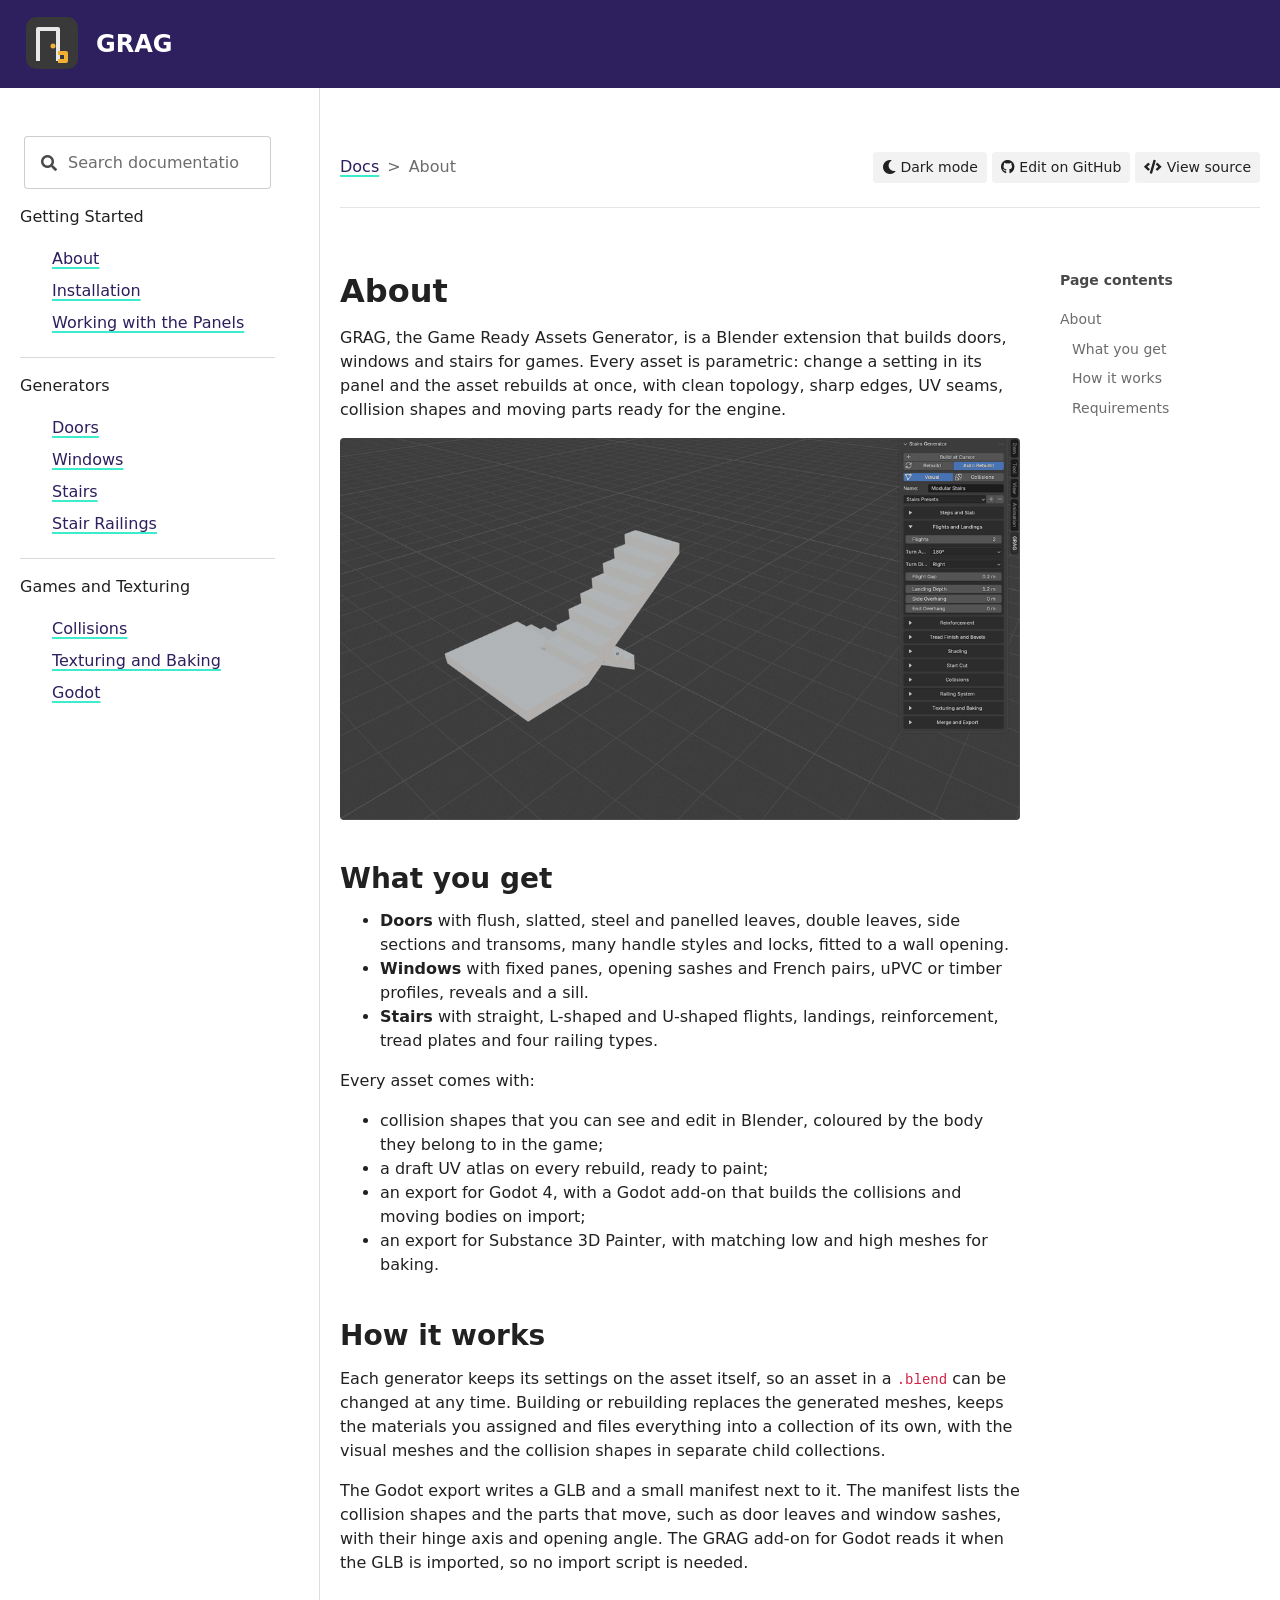
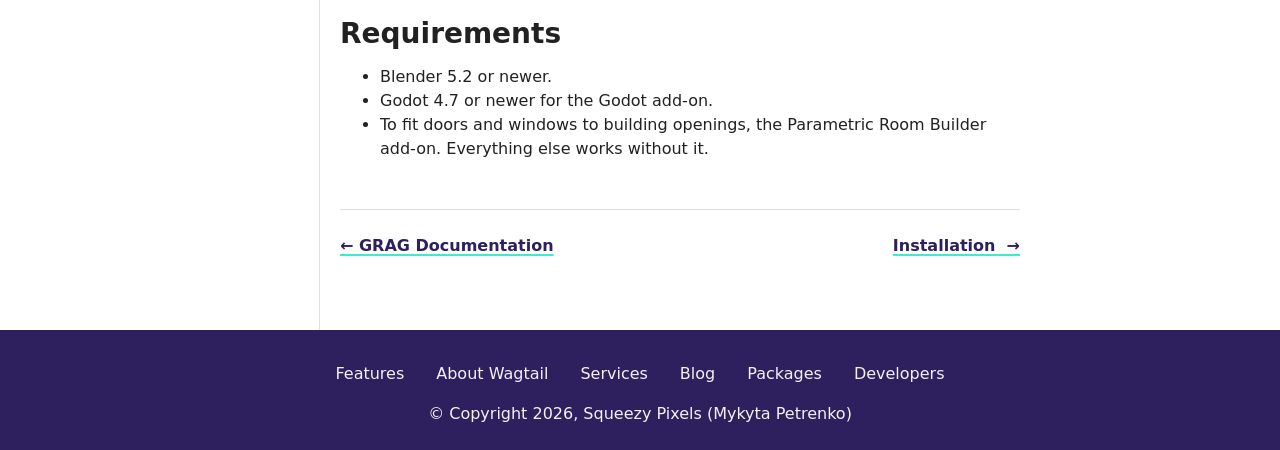
==== about.html @ 38fd14c2 "deploy: 29a5a12cada0b4466095b3d2402788e673008743" ====
<!DOCTYPE html>
<html class="no-js" lang="en">
<head>
    <meta charset="utf-8" />
        <meta name="viewport" content="width=device-width, initial-scale=1" />

    <meta name="viewport" content="width=device-width, initial-scale=1.0" />
    
        <title>About &mdash; GRAG Documentation</title>
    
    <link rel="stylesheet" type="text/css" href="_static/dist/fontawesome.css" />
      <link rel="stylesheet" type="text/css" href="_static/dist/theme.css?v=ea6a6c20" />
      <link rel="stylesheet" type="text/css" href="_static/custom.css?v=e99afcfa" />
            <link rel="author" title="About these documents" href="#" />
            <link rel="index" title="Index" href="genindex.html" />
            <link rel="search" title="Search" href="search.html" />
            <link rel="top" title="GRAG Documentation" href="#" />
            <link rel="next" title="Installation" href="install.html" />
            <link rel="prev" title="GRAG Documentation" href="index.html" />
    </head>
<body>
    <script type="text/javascript" src="_static/dist/blocking.js"></script>
    <header class="container-fluid bg-primary">
        <a class="btn btn-sm btn-light skip-to-content-link" href="#main">Skip to content</a>
        <div class="container-fluid">
            <div class="navbar navbar-expand-lg navbar-dark font-weight-bold">
                    <a href="https://mykytapetrenko.github.io/GRAG-docs/"
                        title="GRAG"
                        class="logo navbar-brand"
                    >
                        <img src="_static/img/grag_logo.svg" width="64" height="64" alt="GRAG"
                            class="logo-img"
                        />
                        GRAG
                    </a>
                
                
                <button class="navbar-toggler btn btn-primary d-lg-none" type="button" data-toggle="collapse" data-target="#collapseSidebar" aria-expanded="false" aria-controls="collapseExample">
                    <span class="navbar-toggler-icon"></span>
                    <span class="sr-only">menu</span>
                </button>
            </div>
        </div>
    </header>
    <div class="container-fluid">
        <div class="row">
            <aside class="col-12 col-lg-3 sidebar-container">
                <div id="collapseSidebar" class="collapse sticky-top d-lg-block pt-5 pr-lg-4">
<div id="searchbox" class="searchbox mb-6 px-1" role="search">
    <form id="search-form" action="search.html" autocomplete="off" method="get" role="search">
        <div class="input-group">
            <div class="input-group-prepend">
                <div class="input-group-text border-right-0 bg-white py-3 pl-3 pr-2"><span class="fas fa-search"></span></div>
            </div>
            <input class="form-control py-3 pr-3 pl-1 h-100 border-left-0" type="search" name="q" placeholder="Search documentation" aria-label="Search documentation" id="searchinput" />
        </div>
        <input type="hidden" name="check_keywords" value="yes" />
        <input type="hidden" name="area" value="default" />
    </form>
</div><div class="site-toc">
    <nav class="toc mt-3" aria-label="Main menu">
        <p class="caption" role="heading"><span class="caption-text">Getting Started</span></p>
<ul class="current">
<li class="toctree-l1 current"><a class="current reference internal" href="#">About</a></li>
<li class="toctree-l1"><a class="reference internal" href="install.html">Installation</a></li>
<li class="toctree-l1"><a class="reference internal" href="workflow.html">Working with the Panels</a></li>
</ul>
<p class="caption" role="heading"><span class="caption-text">Generators</span></p>
<ul>
<li class="toctree-l1"><a class="reference internal" href="doors.html">Doors</a></li>
<li class="toctree-l1"><a class="reference internal" href="windows.html">Windows</a></li>
<li class="toctree-l1"><a class="reference internal" href="stairs.html">Stairs</a></li>
<li class="toctree-l1"><a class="reference internal" href="stairs_railings.html">Stair Railings</a></li>
</ul>
<p class="caption" role="heading"><span class="caption-text">Games and Texturing</span></p>
<ul>
<li class="toctree-l1"><a class="reference internal" href="collisions.html">Collisions</a></li>
<li class="toctree-l1"><a class="reference internal" href="texturing.html">Texturing and Baking</a></li>
<li class="toctree-l1"><a class="reference internal" href="godot.html">Godot</a></li>
</ul>

    </nav>
    <template data-toggle-item-template>
        <button class="btn btn-sm btn-link toctree-expand" type="button">
            <span class="sr-only">Toggle menu contents</span>
        </button>
    </template>
</div>
                    <div class="d-lg-none border-bottom">
                        
                    </div>
                </div>
            </aside>
            <div class="col-12 col-lg-9 pt-5">
                <header class="row align-items-baseline">
                    <div class="col">
                        <nav aria-label="breadcrumb">
    <ol class="breadcrumb m-0 p-0 bg-transparent">
        <li class="breadcrumb-item"><a href="index.html">Docs</a></li>
        <li class="breadcrumb-item active" aria-current="page">About</li>
    </ol>
</nav>
                    </div>
                    <div class="col-sm-12 col-lg-auto mt-3 mt-lg-3">
                        <noscript>
                            <p>JavaScript is required to toggle light/dark mode..</p>
                        </noscript>
                        <button id="wagtail-theme" class="btn btn-sm btn-light text-decoration-none" type="button">
                            <span class="dark-only"><i class="fas fa-sun"></i> Light mode</span>
                            <span class="light-only"><i class="fas fa-moon"></i> Dark mode</span>
                        </button>
    <a class="btn btn-sm btn-light text-decoration-none" href="https://github.com/MykytaPetrenko/GRAG-docs/tree/main/docs/about.md" rel="nofollow">
        <span class="btn-icon"><span class="fab fa-github"></span></span>
        <span class="btn-text">Edit on GitHub</span>
    </a>
    <a class="btn btn-sm btn-light text-decoration-none" href="_sources/about.md.txt" rel="nofollow">
        <span class="btn-icon"><span class="fas fa-code"></span></span>
        <span class="btn-text">View source</span>
    </a>
                        
                    </div>
                </header>
                <div class="row" >
                    <div class="col-12">
                        <hr class="w-100 my-4">
                    </div>
                </div>
                <div class="row">
                    <div class="col-12 col-lg-9 order-last order-lg-first rst-content">
                        <main role="main" id="main">
    <section id="about">
<h1>About<a class="headerlink" href="#about" title="Link to this heading">¶</a></h1>
<p>GRAG, the Game Ready Assets Generator, is a Blender extension that builds doors, windows and stairs for games. Every asset is parametric: change a setting in its panel and the asset rebuilds at once, with clean topology, sharp edges, UV seams, collision shapes and moving parts ready for the engine.</p>
<p><img alt="Stairs rebuilding as their settings change in the panel." src="_images/stairs-rebuild.gif" /></p>
<section id="what-you-get">
<h2>What you get<a class="headerlink" href="#what-you-get" title="Link to this heading">¶</a></h2>
<ul class="simple">
<li><p><strong>Doors</strong> with flush, slatted, steel and panelled leaves, double leaves, side sections and transoms, many handle styles and locks, fitted to a wall opening.</p></li>
<li><p><strong>Windows</strong> with fixed panes, opening sashes and French pairs, uPVC or timber profiles, reveals and a sill.</p></li>
<li><p><strong>Stairs</strong> with straight, L-shaped and U-shaped flights, landings, reinforcement, tread plates and four railing types.</p></li>
</ul>
<p>Every asset comes with:</p>
<ul class="simple">
<li><p>collision shapes that you can see and edit in Blender, coloured by the body they belong to in the game;</p></li>
<li><p>a draft UV atlas on every rebuild, ready to paint;</p></li>
<li><p>an export for Godot 4, with a Godot add-on that builds the collisions and moving bodies on import;</p></li>
<li><p>an export for Substance 3D Painter, with matching low and high meshes for baking.</p></li>
</ul>
</section>
<section id="how-it-works">
<h2>How it works<a class="headerlink" href="#how-it-works" title="Link to this heading">¶</a></h2>
<p>Each generator keeps its settings on the asset itself, so an asset in a <code class="docutils literal notranslate"><span class="pre">.blend</span></code> can be changed at any time. Building or rebuilding replaces the generated meshes, keeps the materials you assigned and files everything into a collection of its own, with the visual meshes and the collision shapes in separate child collections.</p>
<p>The Godot export writes a GLB and a small manifest next to it. The manifest lists the collision shapes and the parts that move, such as door leaves and window sashes, with their hinge axis and opening angle. The GRAG add-on for Godot reads it when the GLB is imported, so no import script is needed.</p>
</section>
<section id="requirements">
<h2>Requirements<a class="headerlink" href="#requirements" title="Link to this heading">¶</a></h2>
<ul class="simple">
<li><p>Blender 5.2 or newer.</p></li>
<li><p>Godot 4.7 or newer for the Godot add-on.</p></li>
<li><p>To fit doors and windows to building openings, the Parametric Room Builder add-on. Everything else works without it.</p></li>
</ul>
</section>
</section>

</main>
                        <nav aria-label="Page navigation" class="py-4 my-5 clearfix font-weight-bold border-top">
    <a class="float-left" href="index.html" title="Previous">
        <span aria-hidden="true">←&nbsp;</span>GRAG Documentation
    </a>
    <a class="float-right" href="install.html" title="Next">
        Installation <span aria-hidden="true">&nbsp;→</span>
    </a>
</nav>
                    </div>
                    
                    <nav class="col-12 col-lg-3 pb-4">
                        <div class="sticky-top toc page-toc" aria-labelledby="page-toc-heading">
                            <p class="font-weight-bold" id="page-toc-heading">Page contents</p>
                            <ul>
<li><a class="reference internal" href="#">About</a><ul>
<li><a class="reference internal" href="#what-you-get">What you get</a></li>
<li><a class="reference internal" href="#how-it-works">How it works</a></li>
<li><a class="reference internal" href="#requirements">Requirements</a></li>
</ul>
</li>
</ul>

                        </div>
                    </nav>
                    
                </div>
            </div>
        </div>
    </div>
    <footer class="container-fluid bg-primary text-light">
        <div class="container">
            <div class="row">
        <div class="col p-4">
            
                <nav aria-label="Footer">
                    <ul class="nav justify-content-center mb-2">
                        
                            
                            
                            <li class="nav-item"><a class="nav-link text-light"  href="https://wagtail.org/features/">Features</a></li>
                        
                            
                            
                            <li class="nav-item"><a class="nav-link text-light"  href="https://wagtail.org/about-wagtail/"> About Wagtail</a></li>
                        
                            
                            
                            <li class="nav-item"><a class="nav-link text-light"  href="https://wagtail.org/services/"> Services</a></li>
                        
                            
                            
                            <li class="nav-item"><a class="nav-link text-light"  href="https://wagtail.org/blog/"> Blog</a></li>
                        
                            
                            
                            <li class="nav-item"><a class="nav-link text-light"  href="https://wagtail.org/packages/"> Packages</a></li>
                        
                            
                            
                            <li class="nav-item"><a class="nav-link text-light"  href="https://wagtail.org/developers/"> Developers</a></li>
                        
                    </ul>
                </nav>
            
            <div class="text-center">
                <p style="display: none">
                    <a class="text-light" href="https://github.com/wagtail/sphinx_wagtail_theme" rel="nofollow" target="_blank">
                        Wagtail Sphinx Theme 6.3.0
                    </a>
                </p>
            </div>
            <div class="text-center">
                    &copy; Copyright 2026, Squeezy Pixels (Mykyta Petrenko)
            </div>
        </div>
    </div>
        </div>
    </footer>
        <script src="_static/documentation_options.js?v=39bb1c6d"></script>
        <script src="_static/doctools.js?v=9a2dae69"></script>
        <script src="_static/sphinx_highlight.js?v=dc90522c"></script>
        <script type="text/javascript" src="_static/dist/theme.js"></script>
        <script type="text/javascript" src="_static/dist/vendor.js"></script>
        <script type="text/javascript" src="_static/searchtools.js"></script>
        <script type="text/javascript" src="_static/language_data.js"></script>
        <script type="text/javascript">
            document.addEventListener('DOMContentLoaded', function() { Search.loadIndex("searchindex.js"); });
        </script>
        <script type="text/javascript" id="searchindexloader"></script>
    </body>
</html>
---- _static/custom.css ----
.wy-nav-content {
    max-width: 75% !important;
}

/* Figures sit on the same dark page colour as the media. */
.rst-content img, article img {
    border-radius: 4px;
}
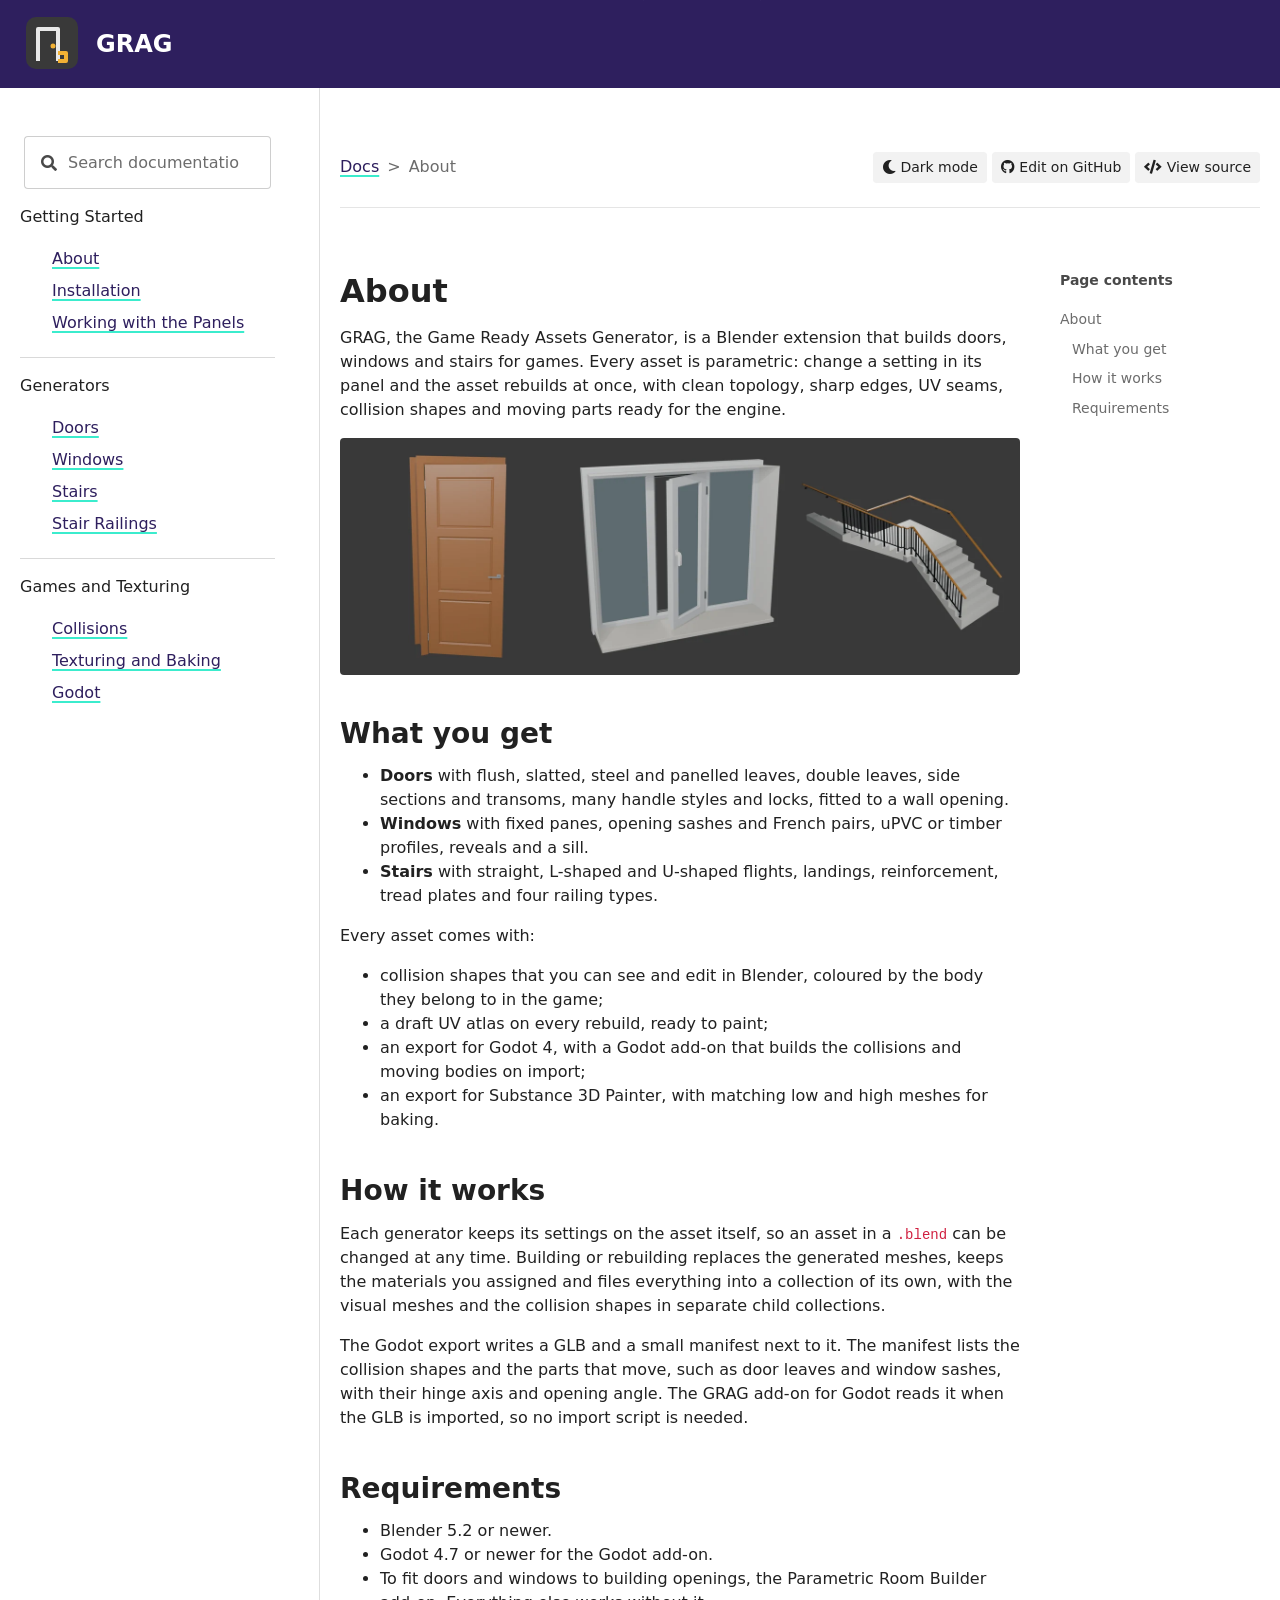
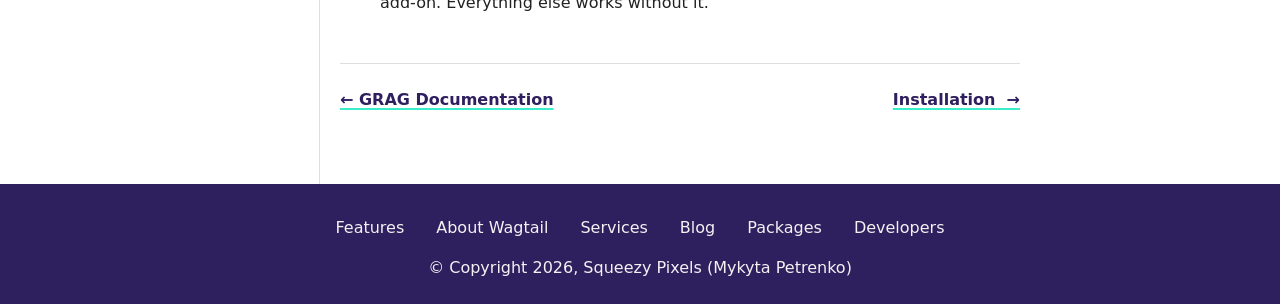
==== commit c2298120: "deploy: 83928906935d2cb539f65adf7046513e1abece76" ====
--- a/about.html
+++ b/about.html
@@ -131,7 +131,7 @@
     <section id="about">
 <h1>About<a class="headerlink" href="#about" title="Link to this heading">¶</a></h1>
 <p>GRAG, the Game Ready Assets Generator, is a Blender extension that builds doors, windows and stairs for games. Every asset is parametric: change a setting in its panel and the asset rebuilds at once, with clean topology, sharp edges, UV seams, collision shapes and moving parts ready for the engine.</p>
-<p><img alt="Stairs rebuilding as their settings change in the panel." src="_images/stairs-rebuild.gif" /></p>
+<p><img alt="A door, a window and stairs made with GRAG." src="_images/hero.webp" /></p>
 <section id="what-you-get">
 <h2>What you get<a class="headerlink" href="#what-you-get" title="Link to this heading">¶</a></h2>
 <ul class="simple">
